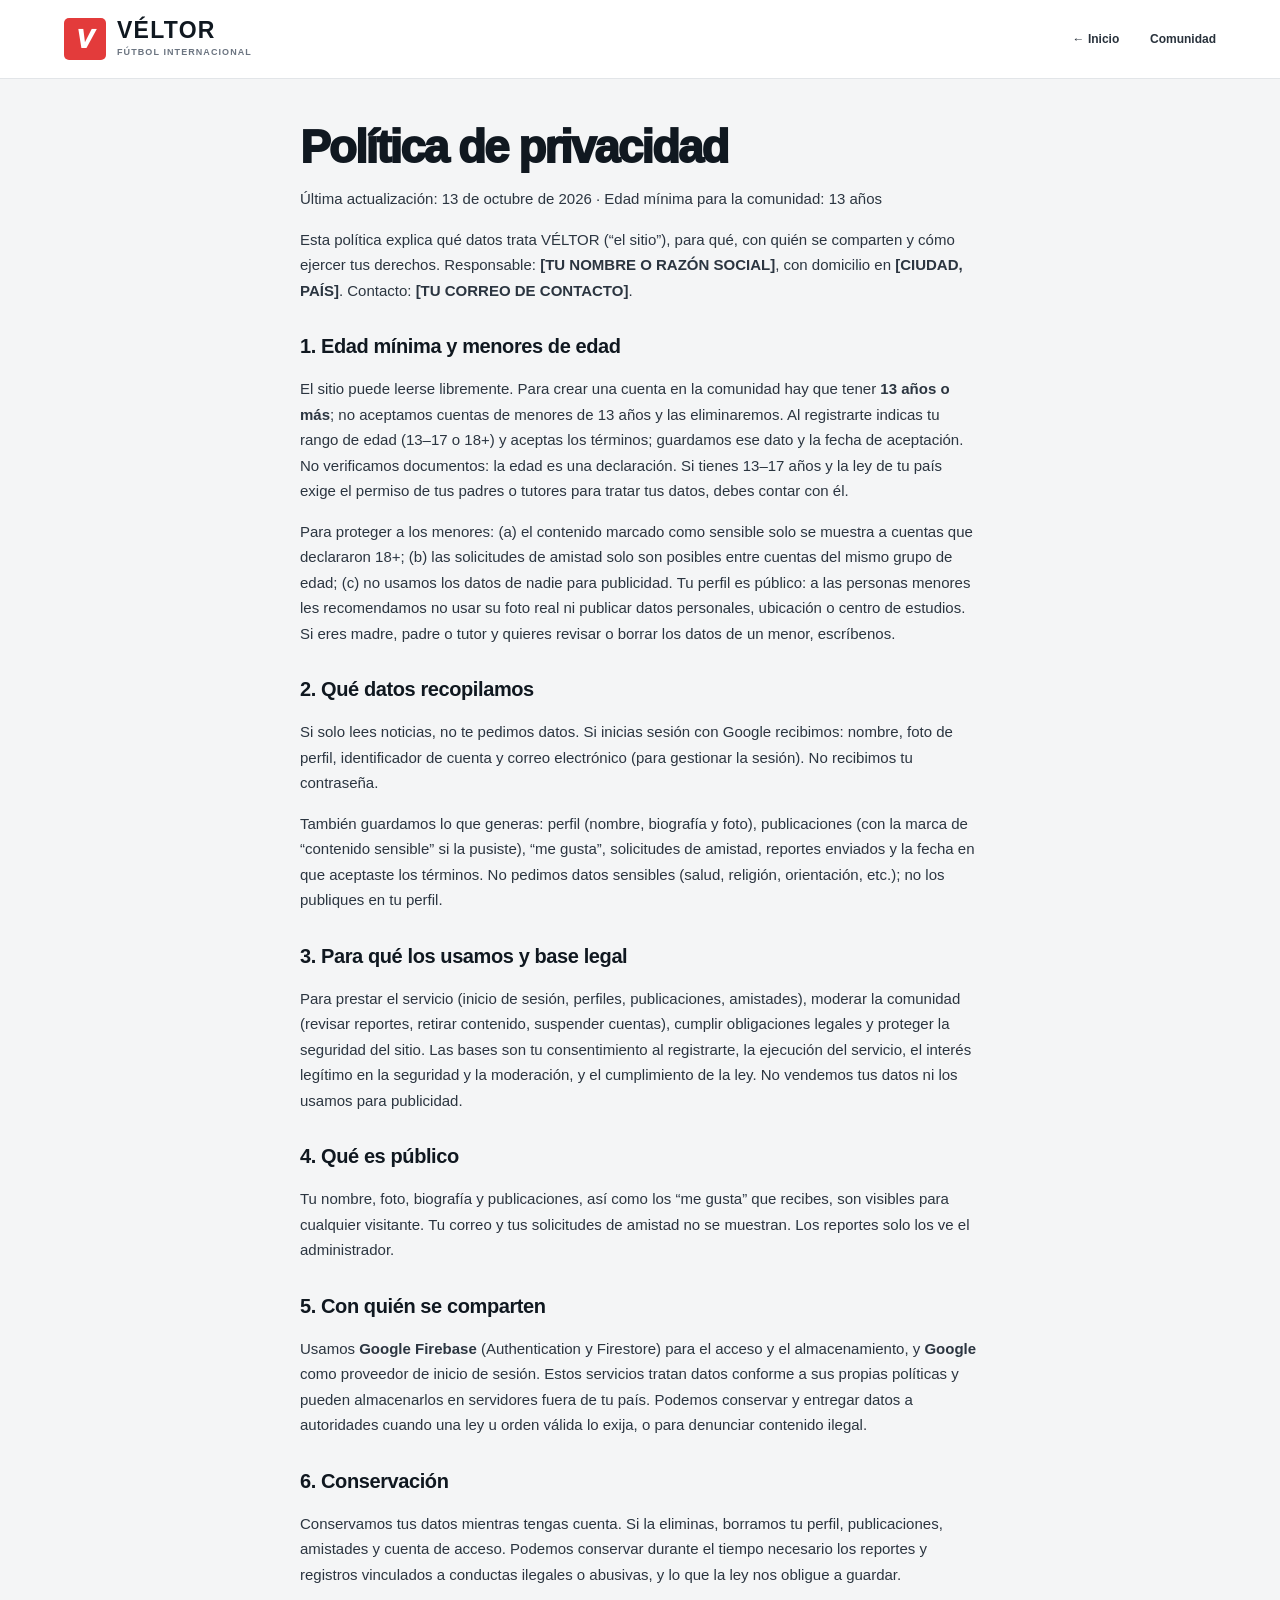
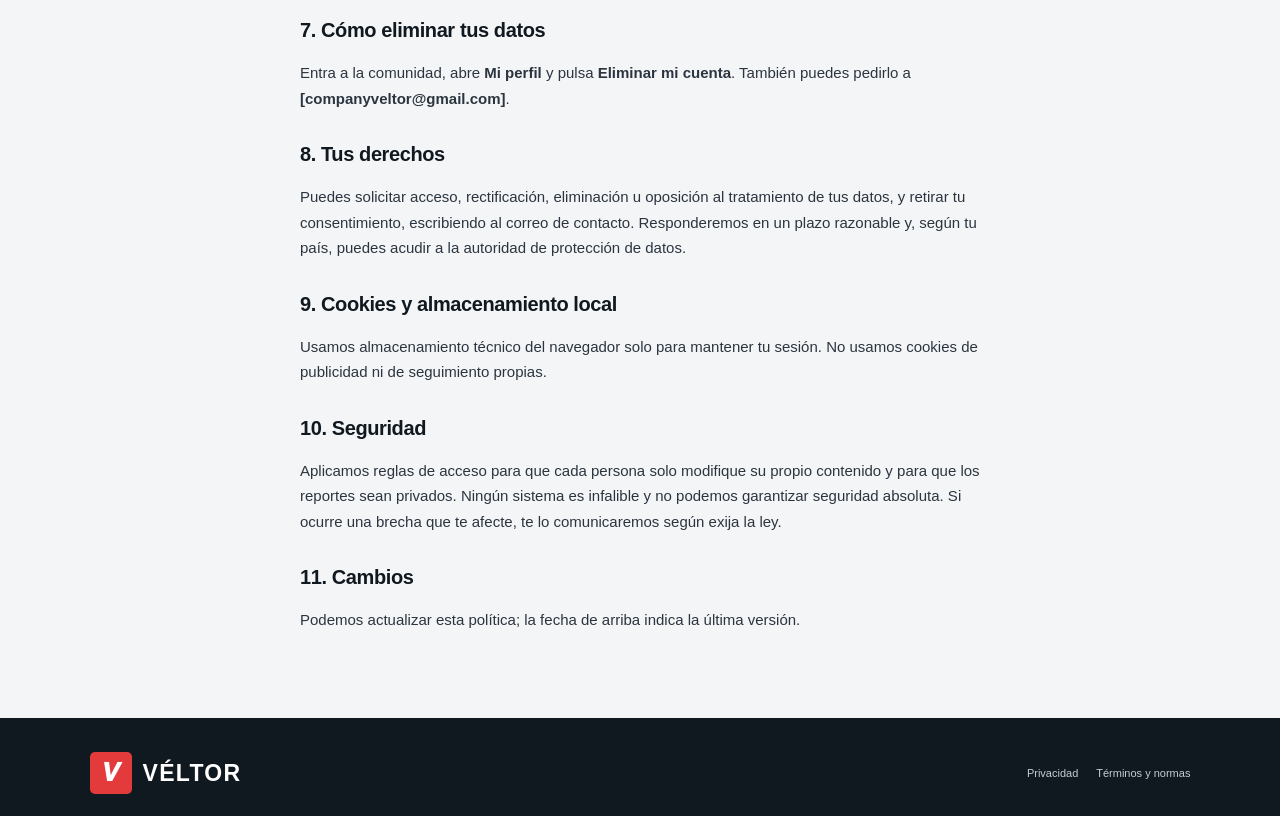
==== privacidad.html @ b3429df5 "Add files via upload" ====
<!doctype html>
<html lang="es">
<head>
  <meta charset="utf-8">
  <meta name="viewport" content="width=device-width, initial-scale=1">
  <title>Política de privacidad — VÉLTOR</title>
  <link rel="stylesheet" href="styles.css">
</head>
<body>
  <header class="site-header">
    <a class="brand" href="index.html" aria-label="VÉLTOR"><span class="brand-mark">V</span><span><strong>VÉLTOR</strong><small>FÚTBOL INTERNACIONAL</small></span></a>
    <nav class="main-nav"><a href="index.html">← Inicio</a><a href="comunidad.html">Comunidad</a></nav>
  </header>
  <main class="reader legal">
    <h1>Política de privacidad</h1>
    <p class="muted">Última actualización: 13 de octubre de 2026 · Edad mínima para la comunidad: 13 años</p>

    <p>Esta política explica qué datos trata VÉLTOR (“el sitio”), para qué, con quién se comparten y cómo ejercer tus derechos. Responsable: <b>[TU NOMBRE O RAZÓN SOCIAL]</b>, con domicilio en <b>[CIUDAD, PAÍS]</b>. Contacto: <b>[TU CORREO DE CONTACTO]</b>.</p>

    <h2>1. Edad mínima y menores de edad</h2>
    <p>El sitio puede leerse libremente. Para crear una cuenta en la comunidad hay que tener <b>13 años o más</b>; no aceptamos cuentas de menores de 13 años y las eliminaremos. Al registrarte indicas tu rango de edad (13–17 o 18+) y aceptas los términos; guardamos ese dato y la fecha de aceptación. No verificamos documentos: la edad es una declaración. Si tienes 13–17 años y la ley de tu país exige el permiso de tus padres o tutores para tratar tus datos, debes contar con él.</p>
    <p>Para proteger a los menores: (a) el contenido marcado como sensible solo se muestra a cuentas que declararon 18+; (b) las solicitudes de amistad solo son posibles entre cuentas del mismo grupo de edad; (c) no usamos los datos de nadie para publicidad. Tu perfil es público: a las personas menores les recomendamos no usar su foto real ni publicar datos personales, ubicación o centro de estudios. Si eres madre, padre o tutor y quieres revisar o borrar los datos de un menor, escríbenos.</p>

    <h2>2. Qué datos recopilamos</h2>
    <p>Si solo lees noticias, no te pedimos datos. Si inicias sesión con Google recibimos: nombre, foto de perfil, identificador de cuenta y correo electrónico (para gestionar la sesión). No recibimos tu contraseña.</p>
    <p>También guardamos lo que generas: perfil (nombre, biografía y foto), publicaciones (con la marca de “contenido sensible” si la pusiste), “me gusta”, solicitudes de amistad, reportes enviados y la fecha en que aceptaste los términos. No pedimos datos sensibles (salud, religión, orientación, etc.); no los publiques en tu perfil.</p>

    <h2>3. Para qué los usamos y base legal</h2>
    <p>Para prestar el servicio (inicio de sesión, perfiles, publicaciones, amistades), moderar la comunidad (revisar reportes, retirar contenido, suspender cuentas), cumplir obligaciones legales y proteger la seguridad del sitio. Las bases son tu consentimiento al registrarte, la ejecución del servicio, el interés legítimo en la seguridad y la moderación, y el cumplimiento de la ley. No vendemos tus datos ni los usamos para publicidad.</p>

    <h2>4. Qué es público</h2>
    <p>Tu nombre, foto, biografía y publicaciones, así como los “me gusta” que recibes, son visibles para cualquier visitante. Tu correo y tus solicitudes de amistad no se muestran. Los reportes solo los ve el administrador.</p>

    <h2>5. Con quién se comparten</h2>
    <p>Usamos <b>Google Firebase</b> (Authentication y Firestore) para el acceso y el almacenamiento, y <b>Google</b> como proveedor de inicio de sesión. Estos servicios tratan datos conforme a sus propias políticas y pueden almacenarlos en servidores fuera de tu país. Podemos conservar y entregar datos a autoridades cuando una ley u orden válida lo exija, o para denunciar contenido ilegal.</p>

    <h2>6. Conservación</h2>
    <p>Conservamos tus datos mientras tengas cuenta. Si la eliminas, borramos tu perfil, publicaciones, amistades y cuenta de acceso. Podemos conservar durante el tiempo necesario los reportes y registros vinculados a conductas ilegales o abusivas, y lo que la ley nos obligue a guardar.</p>

    <h2 id="eliminar">7. Cómo eliminar tus datos</h2>
    <p>Entra a la comunidad, abre <b>Mi perfil</b> y pulsa <b>Eliminar mi cuenta</b>. También puedes pedirlo a <b>[companyveltor@gmail.com]</b>.</p>

    <h2>8. Tus derechos</h2>
    <p>Puedes solicitar acceso, rectificación, eliminación u oposición al tratamiento de tus datos, y retirar tu consentimiento, escribiendo al correo de contacto. Responderemos en un plazo razonable y, según tu país, puedes acudir a la autoridad de protección de datos.</p>

    <h2>9. Cookies y almacenamiento local</h2>
    <p>Usamos almacenamiento técnico del navegador solo para mantener tu sesión. No usamos cookies de publicidad ni de seguimiento propias.</p>

    <h2>10. Seguridad</h2>
    <p>Aplicamos reglas de acceso para que cada persona solo modifique su propio contenido y para que los reportes sean privados. Ningún sistema es infalible y no podemos garantizar seguridad absoluta. Si ocurre una brecha que te afecte, te lo comunicaremos según exija la ley.</p>

    <h2>11. Cambios</h2>
    <p>Podemos actualizar esta política; la fecha de arriba indica la última versión.</p>

  </main>
  <footer><a class="brand footer-brand" href="index.html"><span class="brand-mark">V</span><span><strong>VÉLTOR</strong></span></a><div class="footer-links"><a href="privacidad.html">Privacidad</a><a href="terminos.html">Términos y normas</a></div></footer>
</body>
</html>
---- styles.css ----
:root{--red:#e33b3b;--red-dark:#bd272e;--ink:#101820;--muted:#6b7480;--paper:#f4f5f6;--line:#e2e5e8;--white:#fff;--navy:#1b2938}*{box-sizing:border-box}html{scroll-behavior:smooth}body{margin:0;background:var(--paper);color:var(--ink);font-family:Inter,Arial,Helvetica,sans-serif;line-height:1.5}.topline{background:var(--ink);color:#cbd0d6;display:flex;justify-content:space-between;align-items:center;padding:8px max(5vw,20px);font-size:10px;letter-spacing:.16em;font-weight:800}.language{background:transparent;color:#fff;border:1px solid #5d6670;border-radius:3px;padding:5px 9px;font-weight:800;cursor:pointer}.site-header{padding:18px max(5vw,20px);display:flex;align-items:center;justify-content:space-between;gap:24px;background:#fff;border-bottom:1px solid var(--line)}.brand{display:flex;align-items:center;gap:11px;text-decoration:none;color:var(--ink)}.brand-mark{display:grid;place-items:center;width:42px;height:42px;background:var(--red);color:#fff;font-weight:950;font-size:26px;border-radius:5px;font-style:italic}.brand strong{display:block;font-size:23px;letter-spacing:.055em;line-height:1.05}.brand small{display:block;font-size:9px;font-weight:800;letter-spacing:.12em;margin-top:4px;color:var(--muted)}.main-nav{display:flex;align-items:center;gap:clamp(12px,2.4vw,32px)}.main-nav a{color:#29323c;text-decoration:none;font-weight:800;font-size:12px}.main-nav a:hover,.footer-links a:hover{color:var(--red)}.hero{background:var(--ink);color:#fff;padding:clamp(40px,7vw,88px) max(7vw,22px);display:grid;grid-template-columns:1fr .9fr;gap:30px;align-items:center;overflow:hidden;min-height:430px}.eyebrow{font-size:10px;letter-spacing:.16em;font-weight:900;margin:0 0 13px;color:var(--red)}.hero .eyebrow{color:#ff7777}.live-dot{display:inline-block;width:7px;height:7px;background:var(--red);border-radius:50%;margin-right:8px}.hero h1{font-size:clamp(48px,7vw,90px);line-height:.94;letter-spacing:-.065em;margin:0 0 23px;font-weight:950}.hero h1 em{font-style:normal;color:#ff5353}.hero-description{max-width:500px;color:#c6cdd5;font-size:16px;margin:0 0 28px}.button{display:inline-flex;align-items:center;gap:18px;text-decoration:none;padding:13px 17px;border-radius:4px;font-size:12px;font-weight:900;transition:transform .2s}.button:hover{transform:translateY(-2px)}.button-red{background:var(--red);color:#fff}.hero-art{height:310px;position:relative;display:grid;place-items:center;background:radial-gradient(circle at 50% 50%,#293b4d 0,#182430 40%,transparent 70%)}.ball{height:170px;width:170px;border:2px solid #fff;border-radius:50%;display:grid;place-items:center;background:linear-gradient(135deg,#e33b3b,#a41f2a);box-shadow:0 25px 65px #0008;transform:rotate(-15deg);z-index:2}.ball span{font-size:110px;font-weight:950;color:#fff;letter-spacing:-.12em;font-style:italic;margin-right:12px}.orbit{position:absolute;border:1px solid #ffffff35;border-radius:50%;width:275px;height:100px;transform:rotate(-35deg)}.orbit-two{width:310px;height:140px;transform:rotate(35deg)}.art-caption{position:absolute;bottom:12px;right:6%;display:flex;flex-direction:column;text-align:right;letter-spacing:.16em}.art-caption b{font-size:14px}.art-caption span{font-size:9px;color:#aeb8c3}.ticker{display:flex;justify-content:center;align-items:center;gap:clamp(12px,3vw,38px);padding:13px 18px;background:var(--red);color:#fff;font-size:10px;font-weight:900;letter-spacing:.13em;flex-wrap:wrap}.ticker i{font-style:normal;color:#ffc5c5}.section,.score-section{padding:60px max(7vw,22px)}.section-heading{display:flex;align-items:end;justify-content:space-between;gap:20px;margin-bottom:24px}.section-heading h2{font-size:clamp(27px,4vw,42px);line-height:1.05;letter-spacing:-.04em;margin:0;font-weight:950}.section-note{font-size:10px;color:var(--muted);font-weight:700}.filter-row{display:flex;gap:7px;margin-bottom:20px;flex-wrap:wrap}.filter{border:1px solid #d9dde1;background:transparent;color:#505b66;padding:8px 13px;border-radius:3px;font-size:11px;font-weight:800;cursor:pointer}.filter.active,.filter:hover{background:var(--ink);color:#fff;border-color:var(--ink)}.article-grid{display:grid;grid-template-columns:1.25fr 1fr 1fr;gap:17px}.article-card{background:#fff;border:1px solid var(--line);min-width:0}.article-image{height:175px;position:relative;overflow:hidden;display:grid;place-items:center}.featured-card .article-image{height:225px}.image-label{position:absolute;top:12px;left:12px;background:var(--red);color:#fff;padding:5px 7px;font-size:9px;letter-spacing:.1em;font-weight:900;z-index:2}.image-stadium{background:linear-gradient(180deg,#233a4b 0%,#526f7a 42%,#18362e 43%,#07140f 100%)}.image-stadium:before{content:"";position:absolute;width:140%;height:120px;border:3px solid #b9d7c755;border-radius:50%;top:25%;left:-20%;transform:rotate(-9deg)}.stadium-lines{position:absolute;bottom:-30px;left:10%;width:80%;height:100px;border:2px solid #cce2d355;transform:perspective(100px) rotateX(14deg)}.image-tactics{background:linear-gradient(135deg,#172d31,#31584c)}.tactics-board{font-size:50px;color:#d8f3d6;font-weight:950;letter-spacing:-.08em;transform:rotate(-9deg);text-shadow:0 4px 20px #0006}.image-transfer{background:linear-gradient(135deg,#38222a,#9e3038)}.transfer-arrows{font-size:58px;color:#fff;font-weight:900;letter-spacing:-.2em;transform:rotate(-15deg)}.article-content{padding:18px}.article-meta{font-size:9px;letter-spacing:.12em;font-weight:900;color:var(--red);margin:0 0 10px}.article-content h3{font-size:19px;line-height:1.18;letter-spacing:-.025em;margin:0 0 10px;font-weight:900}.featured-card h3{font-size:24px}.article-content p:not(.article-meta){font-size:12px;color:var(--muted);margin:0 0 16px}.read-link{font-size:11px;color:var(--ink);font-weight:900;text-decoration:none;display:inline-flex;gap:14px}.read-link span{color:var(--red)}.score-section{background:#e9ecef}.score-placeholder{display:flex;align-items:center;gap:18px;background:#fff;border:1px solid #dce0e4;padding:22px}.score-icon{width:54px;height:54px;display:grid;place-items:center;background:var(--ink);color:#fff;font-weight:950;border-radius:5px;flex-shrink:0}.score-placeholder h3{font-size:17px;margin:0 0 5px}.score-placeholder p{font-size:12px;color:var(--muted);margin:0;max-width:620px}.pill{margin-left:auto;border:1px solid #d6dade;border-radius:20px;padding:6px 9px;font-size:8px;font-weight:900;letter-spacing:.1em;white-space:nowrap}.transfer-strip{padding:38px max(7vw,22px);background:var(--red);color:#fff;display:flex;align-items:center;justify-content:space-between;gap:24px}.transfer-strip .eyebrow{color:#ffd4d4}.transfer-strip h2{font-size:clamp(30px,4vw,44px);line-height:1;margin:0 0 10px;letter-spacing:-.05em}.transfer-strip p:not(.eyebrow){max-width:650px;color:#ffe9e9;font-size:13px;margin:0}.button-light{background:#fff;color:var(--ink);white-space:nowrap}.about-section{background:#fff}.about-copy{font-size:18px;max-width:800px;color:#4c5661;line-height:1.7}footer{background:var(--ink);color:#c7cdd4;padding:34px max(7vw,22px) 22px;display:grid;grid-template-columns:1fr 1fr;gap:22px;align-items:center}.footer-brand{color:#fff}.footer-brand .brand-mark{background:var(--red)}footer p{font-size:12px;margin:0}.footer-links{display:flex;gap:18px;justify-content:flex-end}.footer-links a{font-size:11px;color:#c7cdd4;text-decoration:none}.copyright{grid-column:1/-1;border-top:1px solid #ffffff20;padding-top:16px;color:#8e99a5;font-size:10px}.hidden{display:none!important}@media(max-width:800px){.site-header{align-items:flex-start;flex-direction:column}.main-nav{flex-wrap:wrap;gap:15px}.hero{grid-template-columns:1fr;gap:0}.hero-art{height:230px}.ball{height:135px;width:135px}.ball span{font-size:85px}.article-grid{grid-template-columns:1fr 1fr}.featured-card{grid-column:1/-1}.section,.score-section{padding-top:42px;padding-bottom:42px}.transfer-strip{align-items:flex-start;flex-direction:column}footer{grid-template-columns:1fr}.footer-links{justify-content:flex-start}.copyright{grid-column:auto}}@media(max-width:520px){.topline{font-size:8px;letter-spacing:.08em}.hero{padding-top:45px}.hero-art{height:190px}.orbit{width:230px;height:80px}.orbit-two{width:245px;height:100px}.article-grid{grid-template-columns:1fr}.featured-card{grid-column:auto}.article-image,.featured-card .article-image{height:190px}.section-heading{align-items:flex-start;flex-direction:column;gap:8px}.score-placeholder{align-items:flex-start;flex-wrap:wrap}.pill{margin-left:72px}.ticker{font-size:8px}.brand strong{font-size:21px}}

/* ===== Panel privado y lector de artículos ===== */
.admin-body{background:var(--paper)}
.admin-wrap{max-width:760px;margin:0 auto;padding:30px 20px 60px;display:grid;gap:18px}
.admin-card{background:#fff;border:1px solid var(--line);padding:22px}
.admin-card h2{margin:0 0 16px;font-size:22px;letter-spacing:-.03em}
.admin-card form{display:grid;gap:14px}
.admin-card label{display:grid;gap:6px;font-size:12px;font-weight:800}
.admin-card input,.admin-card select,.admin-card textarea{font:inherit;font-size:14px;font-weight:400;padding:10px;border:1px solid #cfd4d9;border-radius:3px;width:100%;background:#fff}
.admin-card label.check{display:flex;align-items:center;gap:8px}
.admin-card label.check input{width:auto}
.admin-card button.button{border:0;cursor:pointer;font-family:inherit}
.admin-row{display:flex;justify-content:space-between;align-items:center;gap:12px;flex-wrap:wrap}
.admin-msg{margin:0;font-size:12px;font-weight:700}.admin-msg.ok{color:#1d7a3c}.admin-msg.err{color:var(--red-dark)}
.admin-card code{font-size:11px;word-break:break-all;background:#eef0f2;padding:2px 5px}
.post-row{display:flex;justify-content:space-between;gap:12px;align-items:center;padding:12px 0;border-top:1px solid var(--line);flex-wrap:wrap}
.post-actions{display:flex;gap:6px}.filter.danger:hover{background:var(--red);border-color:var(--red)}
.reader{max-width:720px;margin:0 auto;padding:44px 20px 70px}
.reader h1{font-size:clamp(30px,5vw,46px);line-height:1.05;letter-spacing:-.045em;margin:0 0 14px;font-weight:950}
.reader-summary{font-size:18px;color:#4c5661}
.reader-image{height:320px;background:#ccd2d8 center/cover;margin:22px 0}
.reader-body p{font-size:17px;line-height:1.75;margin:0 0 20px;white-space:pre-line}
@media(max-width:520px){.reader-image{height:210px}}

/* ===== Comunidad ===== */
.community{max-width:720px;margin:0 auto;padding:24px 16px 70px}
.community input,.community textarea,.community select{font:inherit;font-size:14px;padding:10px;border:1px solid #cfd4d9;border-radius:3px;width:100%;background:#fff;margin-bottom:8px}
.community .button{border:0;cursor:pointer;font-family:inherit}
.login-buttons{display:flex;gap:10px;flex-wrap:wrap;margin:14px 0}
.tabs{display:flex;gap:6px;flex-wrap:wrap;margin:16px 0}
.muted{color:var(--muted);font-size:13px}
.composer{margin-bottom:16px}
.post{background:#fff;border:1px solid var(--line);padding:16px;margin-bottom:14px}
.post-head{display:flex;gap:10px;align-items:center}
.avatar{width:40px;height:40px;border-radius:50%;background:var(--navy) center/cover;color:#fff;display:grid;place-items:center;font-weight:900;flex-shrink:0}
.avatar.big{width:72px;height:72px;font-size:28px}
.linkbtn{background:none;border:0;padding:0;font:inherit;font-weight:900;cursor:pointer;color:var(--ink);text-align:left}
.linkbtn:hover{color:var(--red)}
.post-text{white-space:pre-wrap;font-size:15px;margin:12px 0}
.post-img{width:100%;max-height:420px;object-fit:cover;margin-bottom:10px}
.post .post-actions{display:flex;gap:6px;flex-wrap:wrap}
.send-box{display:flex;gap:6px;margin-top:10px;align-items:center}.send-box select{margin:0}
.profile-head{display:flex;gap:16px;align-items:center;margin-bottom:16px}
.profile-head h2{margin:0 0 4px}
.chat{display:flex;flex-direction:column;gap:8px;margin:14px 0;max-height:420px;overflow:auto}
.bubble{background:#fff;border:1px solid var(--line);padding:8px 12px;max-width:80%;align-self:flex-start;display:flex;flex-direction:column;gap:2px;font-size:14px}
.bubble.mine{align-self:flex-end;background:var(--ink);color:#fff}.bubble.mine a{color:#ff9a9a}.bubble a{color:var(--red);font-weight:800}
.bubble small{font-size:10px;opacity:.6}
.toast{position:fixed;bottom:20px;left:50%;transform:translateX(-50%);background:var(--ink);color:#fff;padding:10px 16px;border-radius:4px;font-size:13px;z-index:9}
.legal h2{font-size:20px;margin:28px 0 8px;letter-spacing:-.02em}
.legal p,.legal li{font-size:15px;line-height:1.7;color:#2b3540}
.legal ul{padding-left:20px}
.community input[type=checkbox],.admin-card input[type=checkbox]{width:auto;margin:0 8px 0 0}
.community label.check{display:flex;align-items:flex-start;font-size:13px;margin:6px 0 10px;line-height:1.4}
.post>.filter.danger{margin:10px 0}
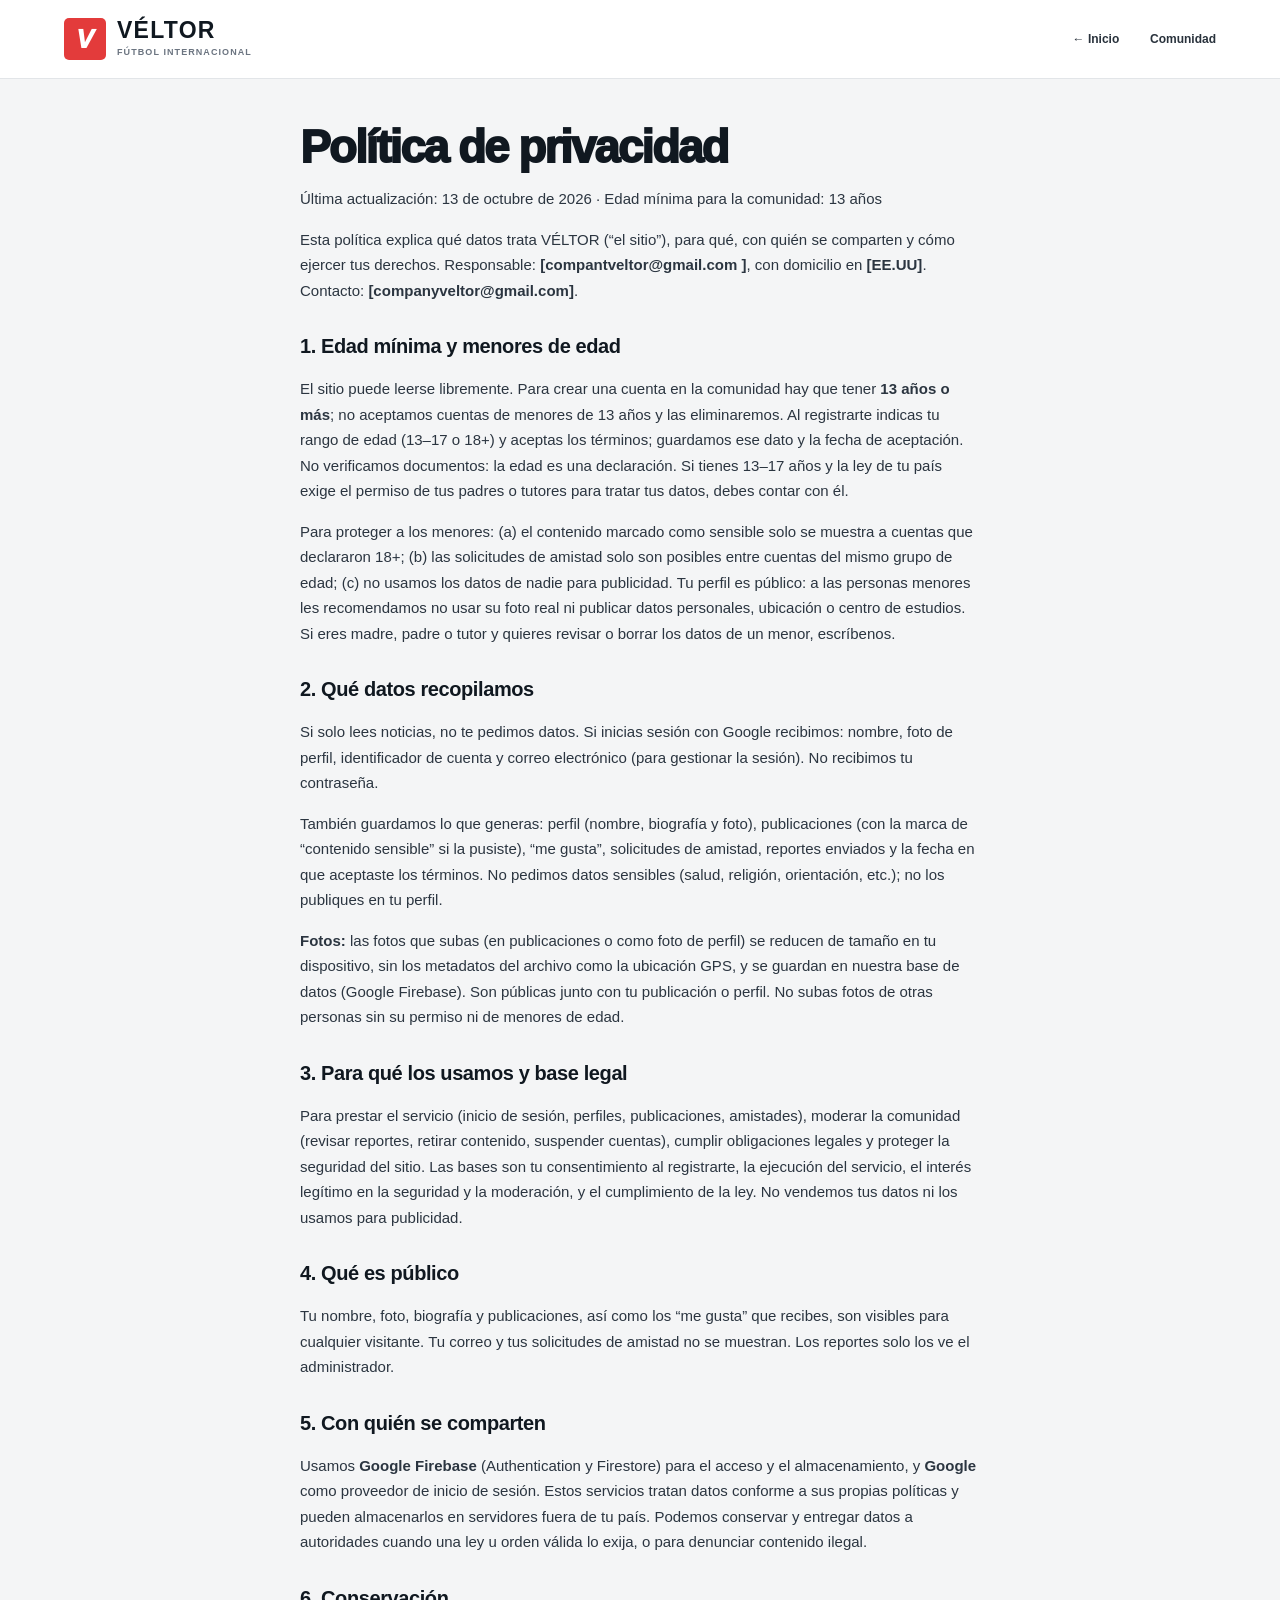
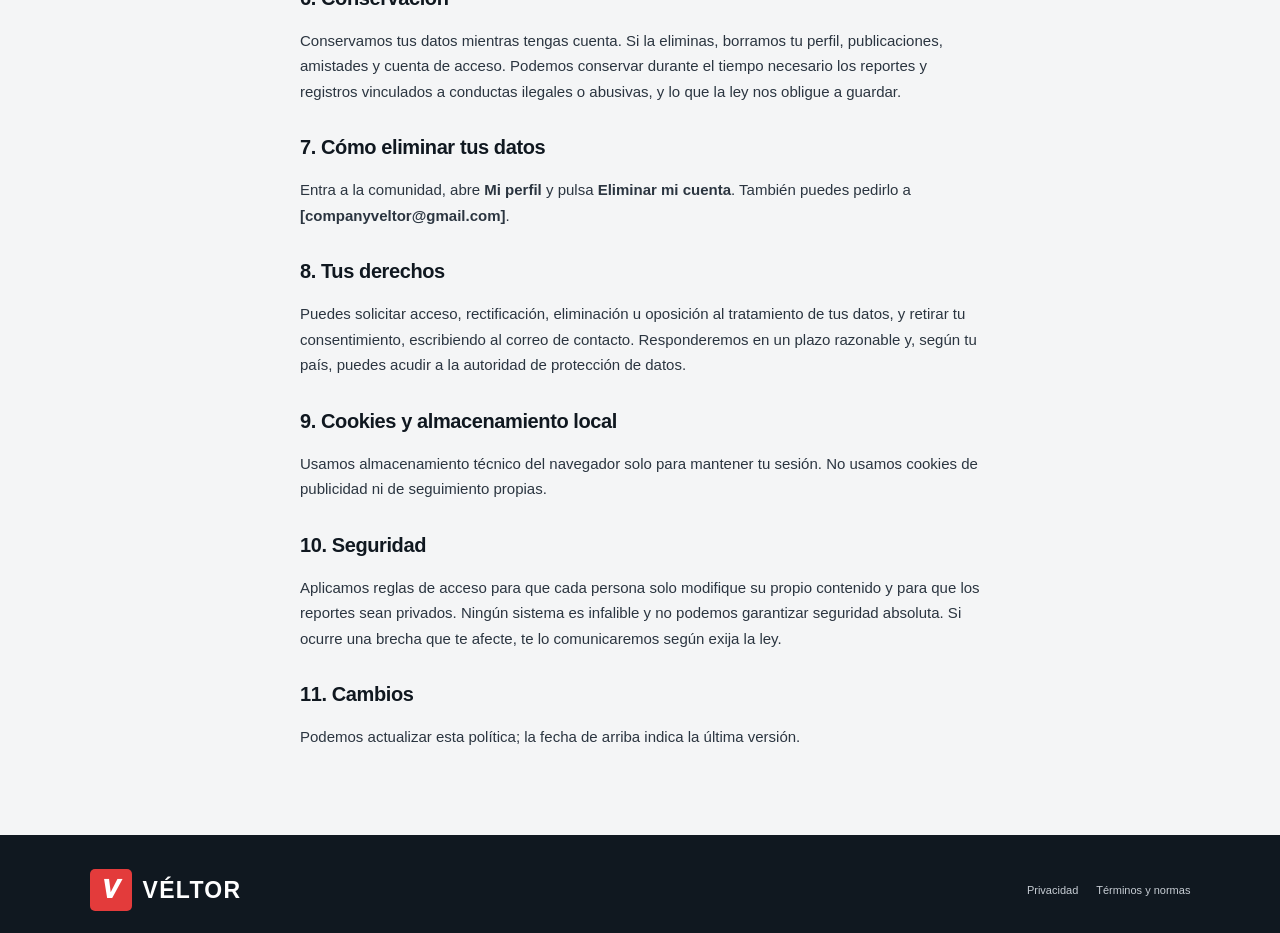
==== commit f1c12e6d: "Revise contact details in privacy policy Updated contact information and location details in the pri" ====
--- a/privacidad.html
+++ b/privacidad.html
@@ -15,7 +15,7 @@
     <h1>Política de privacidad</h1>
     <p class="muted">Última actualización: 13 de octubre de 2026 · Edad mínima para la comunidad: 13 años</p>
 
-    <p>Esta política explica qué datos trata VÉLTOR (“el sitio”), para qué, con quién se comparten y cómo ejercer tus derechos. Responsable: <b>[TU NOMBRE O RAZÓN SOCIAL]</b>, con domicilio en <b>[CIUDAD, PAÍS]</b>. Contacto: <b>[TU CORREO DE CONTACTO]</b>.</p>
+    <p>Esta política explica qué datos trata VÉLTOR (“el sitio”), para qué, con quién se comparten y cómo ejercer tus derechos. Responsable: <b>[compantveltor@gmail.com  ]</b>, con domicilio en <b>[EE.UU]</b>. Contacto: <b>[companyveltor@gmail.com]</b>.</p>
 
     <h2>1. Edad mínima y menores de edad</h2>
     <p>El sitio puede leerse libremente. Para crear una cuenta en la comunidad hay que tener <b>13 años o más</b>; no aceptamos cuentas de menores de 13 años y las eliminaremos. Al registrarte indicas tu rango de edad (13–17 o 18+) y aceptas los términos; guardamos ese dato y la fecha de aceptación. No verificamos documentos: la edad es una declaración. Si tienes 13–17 años y la ley de tu país exige el permiso de tus padres o tutores para tratar tus datos, debes contar con él.</p>
@@ -24,6 +24,8 @@
     <h2>2. Qué datos recopilamos</h2>
     <p>Si solo lees noticias, no te pedimos datos. Si inicias sesión con Google recibimos: nombre, foto de perfil, identificador de cuenta y correo electrónico (para gestionar la sesión). No recibimos tu contraseña.</p>
     <p>También guardamos lo que generas: perfil (nombre, biografía y foto), publicaciones (con la marca de “contenido sensible” si la pusiste), “me gusta”, solicitudes de amistad, reportes enviados y la fecha en que aceptaste los términos. No pedimos datos sensibles (salud, religión, orientación, etc.); no los publiques en tu perfil.</p>
+
+    <p><b>Fotos:</b> las fotos que subas (en publicaciones o como foto de perfil) se reducen de tamaño en tu dispositivo, sin los metadatos del archivo como la ubicación GPS, y se guardan en nuestra base de datos (Google Firebase). Son públicas junto con tu publicación o perfil. No subas fotos de otras personas sin su permiso ni de menores de edad.</p>
 
     <h2>3. Para qué los usamos y base legal</h2>
     <p>Para prestar el servicio (inicio de sesión, perfiles, publicaciones, amistades), moderar la comunidad (revisar reportes, retirar contenido, suspender cuentas), cumplir obligaciones legales y proteger la seguridad del sitio. Las bases son tu consentimiento al registrarte, la ejecución del servicio, el interés legítimo en la seguridad y la moderación, y el cumplimiento de la ley. No vendemos tus datos ni los usamos para publicidad.</p>
